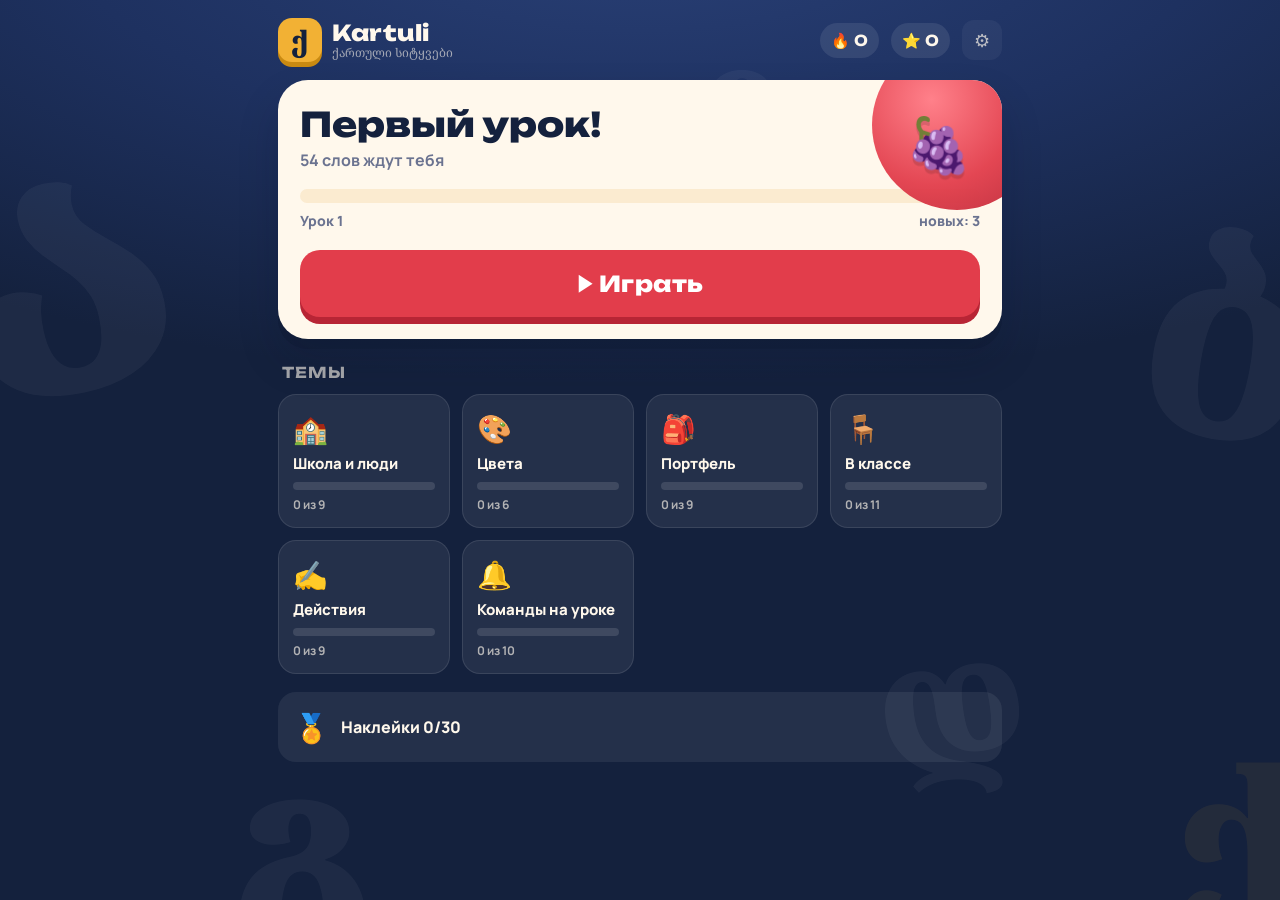
==== index.html @ a70bb7e2 "Deploy 20261001-012006" ====
<!doctype html>
<html lang="ru">
<head>
  <meta charset="utf-8">
  <meta name="viewport" content="width=device-width,initial-scale=1,viewport-fit=cover,user-scalable=no">
  <title>Kartuli — грузинские слова</title>
  <meta name="description" content="Грузинские слова из уроков: слушай, узнавай, собирай наклейки.">
  <meta name="theme-color" content="#14213D">
  <link rel="manifest" href="manifest.webmanifest">
  <link rel="icon" href="icons/icon.svg" type="image/svg+xml">
  <link rel="apple-touch-icon" href="icons/icon-192.png">
  <meta name="apple-mobile-web-app-capable" content="yes">
  <meta name="apple-mobile-web-app-status-bar-style" content="black-translucent">
  <link rel="preconnect" href="https://fonts.googleapis.com">
  <link rel="preconnect" href="https://fonts.gstatic.com" crossorigin>
  <link href="https://fonts.googleapis.com/css2?family=Manrope:wght@500;700;800&family=Noto+Serif+Georgian:wght@600;800&family=Unbounded:wght@500;700;800&display=swap" rel="stylesheet">
  <link rel="stylesheet" href="style.css">
</head>
<body>
  <div class="bg" aria-hidden="true"><span>ა</span><span>ბ</span><span>გ</span><span>დ</span><span>ე</span><span>ქ</span></div>
  <main id="app" aria-live="polite"></main>
  <script src="app.js"></script>
</body>
</html>
---- style.css ----
:root {
  --ink: #14213D; --ink2: #1E3160; --ink3: #2A4178;
  --paper: #FFF8EC; --cream: #FBEBD0; --line: #E8D6B5;
  --pom: #E23D4B; --pom-d: #B82535; --gold: #F2B134; --gold-d: #C98A12;
  --leaf: #1FA37A; --leaf-l: #D6F5EA; --sky: #6EC1E4;
  --text: #14213D; --muted: #6B7390;
  --r: 22px; --shadow: 0 10px 0 rgba(10, 18, 40, .18), 0 22px 40px rgba(10, 18, 40, .18);
  --ka: "Noto Serif Georgian", serif; --disp: "Unbounded", "Manrope", sans-serif; --body: "Manrope", sans-serif;
}
* { box-sizing: border-box; -webkit-tap-highlight-color: transparent; }
html, body { margin: 0; height: 100%; }
body {
  font-family: var(--body); color: var(--paper); overflow-x: hidden;
  background: radial-gradient(120% 70% at 50% -10%, var(--ink3) 0%, var(--ink2) 38%, var(--ink) 75%) fixed;
  -webkit-user-select: none; user-select: none;
}
.bg { position: fixed; inset: 0; pointer-events: none; overflow: hidden; z-index: 0; }
.bg span {
  position: absolute; font-family: var(--ka); font-weight: 800; color: #fff; opacity: .045; line-height: 1;
}
.bg span:nth-child(1) { font-size: 42vmin; left: -6vmin; top: 6vh; transform: rotate(-12deg); }
.bg span:nth-child(2) { font-size: 30vmin; right: -4vmin; top: 22vh; transform: rotate(10deg); }
.bg span:nth-child(3) { font-size: 26vmin; left: 18vw; bottom: -6vmin; }
.bg span:nth-child(4) { font-size: 18vmin; right: 20vw; bottom: 14vh; transform: rotate(-8deg); }
.bg span:nth-child(5) { font-size: 14vmin; left: 55vw; top: 3vh; }
.bg span:nth-child(6) { font-size: 22vmin; right: -2vmin; bottom: -4vmin; color: var(--gold); opacity: .07; }

main { position: relative; z-index: 1; max-width: 760px; margin: 0 auto; min-height: 100%;
  padding: max(18px, env(safe-area-inset-top)) 18px max(24px, env(safe-area-inset-bottom)); display: flex; flex-direction: column; }
button { font: inherit; color: inherit; border: 0; background: none; cursor: pointer; touch-action: manipulation; }
.screen { display: flex; flex-direction: column; flex: 1; gap: 18px; animation: rise .45s cubic-bezier(.2, .9, .3, 1.2) both; }
@keyframes rise { from { opacity: 0; transform: translateY(18px) scale(.98); } }

/* ---------- top bar */
.top { display: flex; align-items: center; gap: 12px; }
.brand { display: flex; align-items: center; gap: 10px; margin-right: auto; }
.brand .logo { width: 44px; height: 44px; border-radius: 14px; background: var(--gold); display: grid; place-items: center;
  font-family: var(--ka); font-weight: 800; font-size: 28px; color: var(--ink); box-shadow: 0 5px 0 var(--gold-d); }
.brand b { font-family: var(--disp); font-weight: 800; font-size: 22px; letter-spacing: .5px; }
.brand small { display: block; font-family: var(--ka); font-size: 12px; opacity: .6; margin-top: -2px; white-space: nowrap; }
@media (max-width: 400px) { .brand small { display: none; } .brand b { font-size: 20px; } }
.chip { display: inline-flex; align-items: center; gap: 5px; padding: 8px 11px; border-radius: 999px; white-space: nowrap;
  background: rgba(255, 255, 255, .09); font-family: var(--disp); font-weight: 700; font-size: 15px; }
.gear { width: 40px; height: 40px; border-radius: 12px; background: rgba(255, 255, 255, .07); font-size: 18px; opacity: .7; }

/* ---------- home */
.hero { position: relative; background: var(--paper); color: var(--text); border-radius: 30px; padding: 26px 22px 22px;
  box-shadow: var(--shadow); overflow: hidden; }
.hero::after { content: ""; position: absolute; right: -40px; top: -40px; width: 170px; height: 170px; border-radius: 50%;
  background: radial-gradient(circle at 35% 35%, #FF7A85, var(--pom) 55%, var(--pom-d)); opacity: .95; }
.hero .seed { position: absolute; right: 30px; top: 26px; z-index: 1; font-size: 54px; filter: drop-shadow(0 4px 0 rgba(0,0,0,.12)); }
.hero h1 { position: relative; z-index: 1; font-family: var(--disp); font-weight: 800; font-size: clamp(24px, 6vw, 34px); line-height: 1.1; margin: 0 110px 6px 0; }
.hero p { position: relative; z-index: 1; margin: 0 0 18px; color: var(--muted); font-weight: 700; }
.bar { height: 14px; border-radius: 99px; background: var(--cream); overflow: hidden; }
.bar i { display: block; height: 100%; border-radius: inherit; background: linear-gradient(90deg, var(--leaf), #45C99A); transition: width .6s; }
.meta { display: flex; justify-content: space-between; font-weight: 800; font-size: 14px; color: var(--muted); margin-top: 8px; }
.play { margin-top: 20px; width: 100%; padding: 20px; border-radius: 20px; background: var(--pom); color: #fff;
  font-family: var(--disp); font-weight: 800; font-size: 22px; letter-spacing: .5px; box-shadow: 0 7px 0 var(--pom-d);
  transition: transform .08s, box-shadow .08s; display: flex; align-items: center; justify-content: center; gap: 12px; }
.play:active, .btn:active, .opt:active { transform: translateY(5px); box-shadow: 0 2px 0 var(--pom-d); }
.badge-new { position: relative; z-index: 1; display: inline-block; margin-bottom: 10px; padding: 5px 10px; border-radius: 8px;
  background: var(--gold); color: var(--ink); font-weight: 800; font-size: 13px; }

.section-title { font-family: var(--disp); font-weight: 700; font-size: 15px; letter-spacing: 1px; text-transform: uppercase; opacity: .6; margin: 6px 4px -6px; }
.topics { display: grid; grid-template-columns: repeat(auto-fill, minmax(150px, 1fr)); gap: 12px; }
.topic { background: rgba(255, 255, 255, .07); border: 1px solid rgba(255, 255, 255, .1); border-radius: 18px; padding: 14px; text-align: left; }
.topic .ti { font-size: 28px; }
.topic b { display: block; font-weight: 800; margin: 6px 0 8px; font-size: 15px; }
.topic .bar { height: 8px; background: rgba(255, 255, 255, .12); }
.topic small { display: block; margin-top: 6px; opacity: .65; font-weight: 700; font-size: 12px; }
.row { display: flex; gap: 12px; }
.tile { flex: 1; background: rgba(255, 255, 255, .07); border-radius: 18px; padding: 16px; text-align: left; font-weight: 800; display: flex; align-items: center; gap: 12px; }
.tile span { font-size: 28px; }

/* ---------- lesson */
.lesson-top { display: flex; align-items: center; gap: 14px; }
.x { width: 44px; height: 44px; border-radius: 14px; background: rgba(255, 255, 255, .09); font-size: 20px; }
.steps { flex: 1; display: flex; gap: 5px; }
.steps i { flex: 1; height: 12px; border-radius: 99px; background: rgba(255, 255, 255, .13); transition: background .3s; }
.steps i.done { background: var(--leaf); } .steps i.now { background: var(--gold); }
.card { background: var(--paper); color: var(--text); border-radius: 30px; padding: 22px; box-shadow: var(--shadow);
  display: flex; flex-direction: column; align-items: center; gap: 14px; }
.lesson-top + .card { margin: auto 0; }
.ask { font-family: var(--disp); font-weight: 700; font-size: clamp(17px, 4.5vw, 21px); text-align: center; margin: 4px 0 0; }
.speak { width: 112px; height: 112px; border-radius: 50%; background: var(--sky); color: var(--ink); font-size: 46px;
  box-shadow: 0 7px 0 #3E9CC4; display: grid; place-items: center; position: relative; transition: transform .08s; }
.speak:active { transform: translateY(5px); box-shadow: 0 2px 0 #3E9CC4; }
.speak.on::before, .speak.on::after { content: ""; position: absolute; inset: -10px; border-radius: 50%; border: 4px solid var(--sky); animation: ring 1.1s infinite; }
.speak.on::after { animation-delay: .4s; }
@keyframes ring { from { opacity: .8; transform: scale(.9); } to { opacity: 0; transform: scale(1.35); } }
.opts { width: 100%; display: grid; grid-template-columns: repeat(3, 1fr); gap: 12px; }
.opt { aspect-ratio: 1; border-radius: 22px; background: #fff; border: 3px solid var(--line); box-shadow: 0 6px 0 var(--line);
  display: grid; place-items: center; transition: transform .08s, border-color .2s, background .2s; position: relative; }
.opt.ok { border-color: var(--leaf); background: var(--leaf-l); box-shadow: 0 6px 0 var(--leaf); animation: pop .4s; }
.opt.bad { animation: shake .4s; border-color: var(--pom); }
.opt.dim { opacity: .35; }
@keyframes pop { 50% { transform: scale(1.08); } }
@keyframes shake { 20%, 60% { transform: translateX(-7px); } 40%, 80% { transform: translateX(7px); } }
.pic.emoji { font-size: clamp(46px, 13vw, 76px); line-height: 1; }
.pic.svg { width: 72%; height: 72%; }
.pic.swatch { width: 66%; aspect-ratio: 1; border-radius: 50%; background: var(--c); box-shadow: inset 0 -8px 0 rgba(0,0,0,.14), 0 0 0 4px #fff, 0 0 0 6px var(--line); }
.big .pic.emoji { font-size: clamp(90px, 26vw, 130px); }
.big .pic.svg { width: clamp(130px, 36vw, 180px); height: auto; }
.big .pic.swatch { width: clamp(120px, 32vw, 160px); }
.word { font-family: var(--ka); font-weight: 800; font-size: clamp(34px, 10vw, 52px); line-height: 1.15; text-align: center; }
.tr { font-weight: 700; color: var(--muted); font-size: 17px; margin-top: -8px; }
.ru { font-family: var(--disp); font-weight: 700; font-size: 20px; padding: 8px 16px; border-radius: 12px; background: var(--cream); }
.pair { display: flex; gap: 12px; flex-wrap: wrap; justify-content: center; }
.pair .btn { white-space: nowrap; }
.btn { padding: 14px 18px; border-radius: 16px; background: var(--ink); color: #fff; font-weight: 800; font-size: 16px; box-shadow: 0 5px 0 #0A1224; }
.btn.alt { background: var(--cream); color: var(--ink); box-shadow: 0 5px 0 var(--line); }
.next { width: 100%; padding: 18px; border-radius: 18px; background: var(--leaf); color: #fff; font-family: var(--disp); font-weight: 800;
  font-size: 19px; box-shadow: 0 6px 0 #147A5B; margin-top: auto; }
.snd { aspect-ratio: auto; padding: 16px 8px 10px; gap: 10px; }
.snd .wave { font-size: 34px; }
.snd .pick { padding: 8px 12px; border-radius: 12px; background: var(--ink); color: #fff; font-weight: 800; font-size: 14px; }
.hint { font-weight: 700; color: var(--muted); text-align: center; font-size: 14px; }

/* ---------- result / album / parents */
.result { text-align: center; }
.result video { width: min(260px, 70vw); border-radius: 24px; box-shadow: var(--shadow); align-self: center; background: #000; }
.result h2 { font-family: var(--disp); font-weight: 800; font-size: 30px; margin: 4px 0 0; }
.stars { font-size: 34px; letter-spacing: 4px; }
.sticker-new { align-self: center; width: 150px; height: 150px; border-radius: 28px; background: var(--paper); display: grid; place-items: center;
  font-size: 84px; box-shadow: var(--shadow); animation: flip .9s .3s both; }
@keyframes flip { from { transform: rotateY(90deg) scale(.6); } 60% { transform: rotateY(-10deg) scale(1.08); } }
.album { display: grid; grid-template-columns: repeat(auto-fill, minmax(84px, 1fr)); gap: 12px; }
.slot { aspect-ratio: 1; border-radius: 20px; background: var(--paper); display: grid; place-items: center; font-size: 46px; box-shadow: 0 6px 0 rgba(0,0,0,.2); }
.slot.locked { background: rgba(255, 255, 255, .06); box-shadow: none; font-size: 26px; opacity: .5; }
.panel { background: var(--paper); color: var(--text); border-radius: 24px; padding: 18px; box-shadow: var(--shadow); }
.panel h3 { margin: 0 0 12px; font-family: var(--disp); font-size: 17px; }
.seg { display: flex; background: var(--cream); border-radius: 14px; padding: 4px; gap: 4px; }
.seg button { flex: 1; padding: 12px; border-radius: 11px; font-weight: 800; }
.seg button.on { background: var(--ink); color: #fff; }
.wl { display: grid; gap: 6px; max-height: 50vh; overflow: auto; }
.wl div { display: flex; align-items: center; gap: 10px; padding: 8px 10px; border-radius: 12px; background: #fff; font-weight: 700; }
.wl .k { font-family: var(--ka); font-weight: 800; min-width: 7.5em; }
.wl .s { margin-left: auto; font-size: 12px; padding: 4px 8px; border-radius: 8px; background: var(--cream); white-space: nowrap; }
.wl .s.known { background: var(--leaf-l); color: #0E6B4E; } .wl .s.new { opacity: .6; }
.danger { color: var(--pom-d); font-weight: 800; padding: 10px 0 0; }
.confetti { position: fixed; inset: 0; pointer-events: none; z-index: 9; overflow: hidden; }
.confetti i { position: absolute; top: 45%; left: 50%; font-style: normal; font-size: 26px; animation: burst 1s ease-out forwards; }
@keyframes burst { to { transform: translate(var(--dx), var(--dy)) rotate(var(--rot)); opacity: 0; } }
@media (min-width: 700px) and (min-height: 700px) { .opts { gap: 18px; } .card { padding: 30px; } }
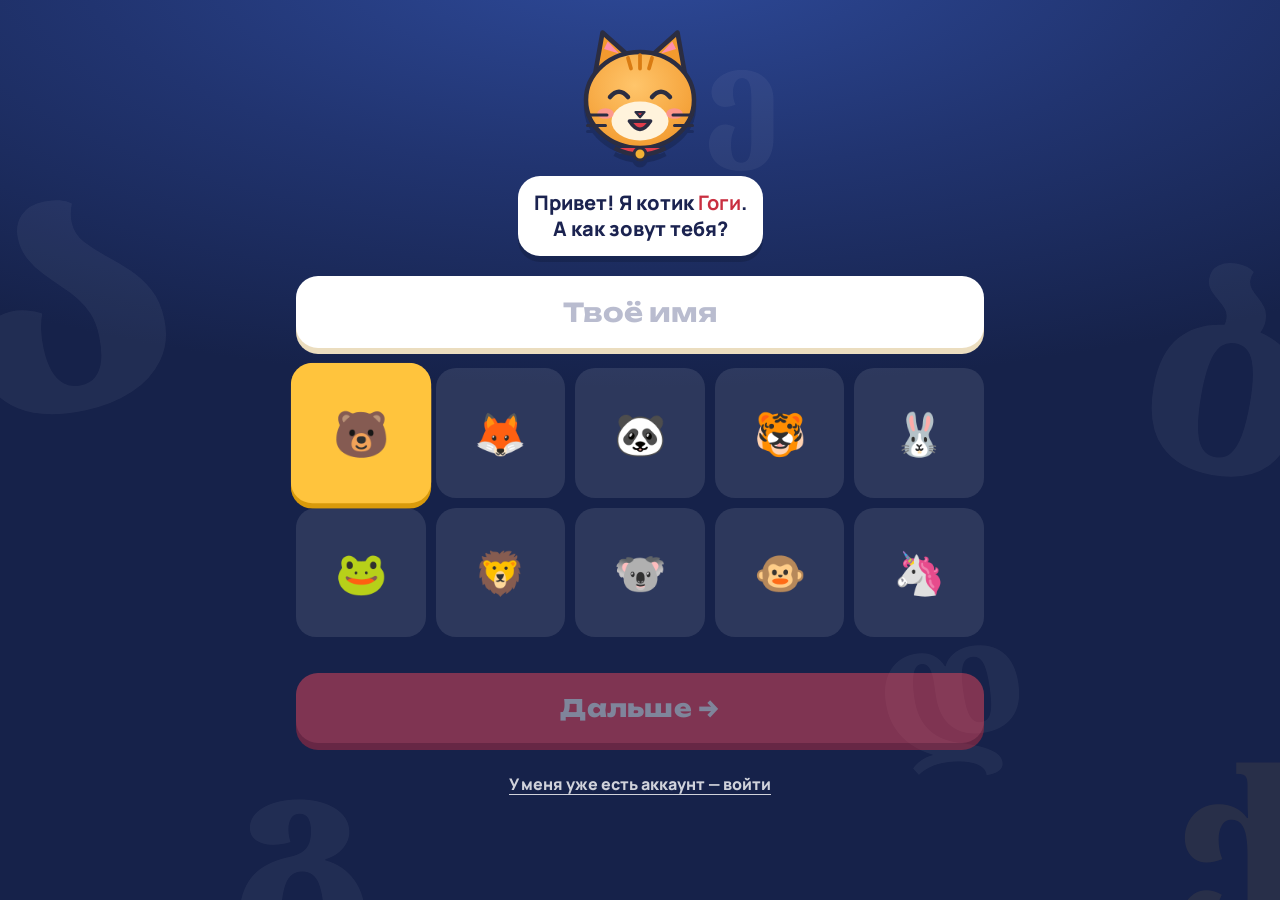
==== commit a9600e7b: "Deploy 20261001-115756" ====
--- a/index.html
+++ b/index.html
@@ -13,7 +13,7 @@
   <meta name="apple-mobile-web-app-status-bar-style" content="black-translucent">
   <link rel="preconnect" href="https://fonts.googleapis.com">
   <link rel="preconnect" href="https://fonts.gstatic.com" crossorigin>
-  <link href="https://fonts.googleapis.com/css2?family=Manrope:wght@500;700;800&family=Noto+Serif+Georgian:wght@600;800&family=Unbounded:wght@500;700;800&display=swap" rel="stylesheet">
+  <link href="https://fonts.googleapis.com/css2?family=Manrope:wght@500;700;800&family=Noto+Serif+Georgian:wght@600;800&family=Noto+Sans+Georgian:wght@700;800&family=Unbounded:wght@500;700;800&display=swap" rel="stylesheet">
   <link rel="stylesheet" href="style.css">
 </head>
 <body>
--- a/style.css
+++ b/style.css
@@ -1,144 +1,243 @@
 :root {
-  --ink: #14213D; --ink2: #1E3160; --ink3: #2A4178;
-  --paper: #FFF8EC; --cream: #FBEBD0; --line: #E8D6B5;
-  --pom: #E23D4B; --pom-d: #B82535; --gold: #F2B134; --gold-d: #C98A12;
-  --leaf: #1FA37A; --leaf-l: #D6F5EA; --sky: #6EC1E4;
-  --text: #14213D; --muted: #6B7390;
-  --r: 22px; --shadow: 0 10px 0 rgba(10, 18, 40, .18), 0 22px 40px rgba(10, 18, 40, .18);
-  --ka: "Noto Serif Georgian", serif; --disp: "Unbounded", "Manrope", sans-serif; --body: "Manrope", sans-serif;
+  --ink: #16224A; --ink2: #213470; --ink3: #2E4A9A;
+  --paper: #FFF9EE; --cream: #FCEFD6; --line: #EBDDBF;
+  --pom: #FF4D5E; --pom-d: #C92F40; --gold: #FFC43D; --gold-d: #D99A0B;
+  --leaf: #22C38E; --leaf-d: #13936A; --leaf-l: #D8F8EC; --sky: #5CC8FF; --sky-d: #2E9BD6;
+  --text: #1B2350; --muted: #6E7597;
+  --shadow: 0 8px 0 rgba(8, 14, 40, .22), 0 20px 36px rgba(8, 14, 40, .22);
+  --ka: "Noto Serif Georgian", serif; --glyph: "Noto Sans Georgian", "Noto Serif Georgian", sans-serif; --disp: "Unbounded", "Manrope", sans-serif; --body: "Manrope", sans-serif;
 }
 * { box-sizing: border-box; -webkit-tap-highlight-color: transparent; }
-html, body { margin: 0; height: 100%; }
+html, body { margin: 0; min-height: 100%; }
 body {
-  font-family: var(--body); color: var(--paper); overflow-x: hidden;
-  background: radial-gradient(120% 70% at 50% -10%, var(--ink3) 0%, var(--ink2) 38%, var(--ink) 75%) fixed;
+  font-family: var(--body); color: #fff; overflow-x: hidden;
+  background: radial-gradient(110% 60% at 50% -5%, var(--ink3) 0%, var(--ink2) 40%, var(--ink) 80%) fixed;
   -webkit-user-select: none; user-select: none;
 }
 .bg { position: fixed; inset: 0; pointer-events: none; overflow: hidden; z-index: 0; }
-.bg span {
-  position: absolute; font-family: var(--ka); font-weight: 800; color: #fff; opacity: .045; line-height: 1;
-}
-.bg span:nth-child(1) { font-size: 42vmin; left: -6vmin; top: 6vh; transform: rotate(-12deg); }
-.bg span:nth-child(2) { font-size: 30vmin; right: -4vmin; top: 22vh; transform: rotate(10deg); }
+.bg span { position: absolute; font-family: var(--ka); font-weight: 800; color: #fff; opacity: .05; line-height: 1; }
+.bg span:nth-child(1) { font-size: 42vmin; left: -6vmin; top: 8vh; transform: rotate(-12deg); }
+.bg span:nth-child(2) { font-size: 30vmin; right: -4vmin; top: 26vh; transform: rotate(10deg); }
 .bg span:nth-child(3) { font-size: 26vmin; left: 18vw; bottom: -6vmin; }
-.bg span:nth-child(4) { font-size: 18vmin; right: 20vw; bottom: 14vh; transform: rotate(-8deg); }
+.bg span:nth-child(4) { font-size: 18vmin; right: 20vw; bottom: 16vh; transform: rotate(-8deg); }
 .bg span:nth-child(5) { font-size: 14vmin; left: 55vw; top: 3vh; }
-.bg span:nth-child(6) { font-size: 22vmin; right: -2vmin; bottom: -4vmin; color: var(--gold); opacity: .07; }
-
-main { position: relative; z-index: 1; max-width: 760px; margin: 0 auto; min-height: 100%;
-  padding: max(18px, env(safe-area-inset-top)) 18px max(24px, env(safe-area-inset-bottom)); display: flex; flex-direction: column; }
-button { font: inherit; color: inherit; border: 0; background: none; cursor: pointer; touch-action: manipulation; }
-.screen { display: flex; flex-direction: column; flex: 1; gap: 18px; animation: rise .45s cubic-bezier(.2, .9, .3, 1.2) both; }
+.bg span:nth-child(6) { font-size: 22vmin; right: -2vmin; bottom: -4vmin; color: var(--gold); opacity: .08; }
+
+main { position: relative; z-index: 1; max-width: 720px; margin: 0 auto; min-height: 100vh;
+  padding: max(16px, env(safe-area-inset-top)) 16px calc(96px + env(safe-area-inset-bottom)); display: flex; flex-direction: column; }
+button, input { font: inherit; color: inherit; border: 0; background: none; }
+button { cursor: pointer; touch-action: manipulation; }
+button:disabled { opacity: .45; cursor: default; }
+.screen { display: flex; flex-direction: column; flex: 1; gap: 16px; animation: rise .45s cubic-bezier(.2, .9, .3, 1.2) both; }
 @keyframes rise { from { opacity: 0; transform: translateY(18px) scale(.98); } }
 
-/* ---------- top bar */
-.top { display: flex; align-items: center; gap: 12px; }
-.brand { display: flex; align-items: center; gap: 10px; margin-right: auto; }
-.brand .logo { width: 44px; height: 44px; border-radius: 14px; background: var(--gold); display: grid; place-items: center;
-  font-family: var(--ka); font-weight: 800; font-size: 28px; color: var(--ink); box-shadow: 0 5px 0 var(--gold-d); }
-.brand b { font-family: var(--disp); font-weight: 800; font-size: 22px; letter-spacing: .5px; }
-.brand small { display: block; font-family: var(--ka); font-size: 12px; opacity: .6; margin-top: -2px; white-space: nowrap; }
-@media (max-width: 400px) { .brand small { display: none; } .brand b { font-size: 20px; } }
-.chip { display: inline-flex; align-items: center; gap: 5px; padding: 8px 11px; border-radius: 999px; white-space: nowrap;
-  background: rgba(255, 255, 255, .09); font-family: var(--disp); font-weight: 700; font-size: 15px; }
-.gear { width: 40px; height: 40px; border-radius: 12px; background: rgba(255, 255, 255, .07); font-size: 18px; opacity: .7; }
+/* ---------- header & tabs */
+.top { display: flex; align-items: center; gap: 8px; }
+.me { display: flex; align-items: center; gap: 8px; margin-right: auto; padding: 6px 14px 6px 6px; border-radius: 999px;
+  background: rgba(255, 255, 255, .1); font-size: 26px; }
+.me b { font-family: var(--disp); font-size: 16px; max-width: 42vw; overflow: hidden; text-overflow: ellipsis; white-space: nowrap; }
+.chip { display: inline-flex; align-items: center; gap: 4px; padding: 9px 12px; border-radius: 999px; white-space: nowrap;
+  background: rgba(255, 255, 255, .1); font-family: var(--disp); font-weight: 700; font-size: 15px; }
+.tabs { position: fixed; left: 50%; transform: translateX(-50%); bottom: max(12px, env(safe-area-inset-bottom)); z-index: 5;
+  width: min(420px, calc(100% - 24px)); display: flex; gap: 6px; padding: 7px; border-radius: 24px;
+  background: rgba(22, 34, 74, .92); backdrop-filter: blur(10px); box-shadow: 0 10px 30px rgba(0, 0, 0, .35); border: 1px solid rgba(255,255,255,.08); }
+.tabs button { flex: 1; display: flex; flex-direction: column; align-items: center; gap: 2px; padding: 8px 4px; border-radius: 18px;
+  font-weight: 800; font-size: 12px; opacity: .7; }
+.tabs button span { font-size: 24px; line-height: 1.1; }
+.tabs button.on { background: rgba(255, 255, 255, .14); opacity: 1; }
+
+/* ---------- mascot */
+.mascot { display: flex; align-items: flex-end; gap: 10px; }
+.mascot .cat { width: 92px; flex: none; animation: bob 2.6s ease-in-out infinite; }
+.mascot .cat svg { width: 100%; height: auto; display: block; filter: drop-shadow(0 6px 0 rgba(0,0,0,.18)); }
+@keyframes bob { 50% { transform: translateY(-5px) rotate(-2deg); } }
+.mascot .eyes-happy, .mascot .mouth-open { display: none; }
+.mascot.mood-happy .eyes { display: none; } .mascot.mood-happy .eyes-happy, .mascot.mood-happy .mouth-open { display: inline; }
+.mascot.mood-happy .mouth { display: none; }
+.mascot.mood-sad .cat { animation: tilt .6s; }
+@keyframes tilt { 30% { transform: rotate(-8deg); } 60% { transform: rotate(6deg); } }
+.bubble { position: relative; background: #fff; color: var(--text); padding: 14px 16px; border-radius: 20px 20px 20px 6px;
+  font-weight: 800; font-size: 17px; line-height: 1.3; box-shadow: 0 6px 0 rgba(0,0,0,.15); margin-bottom: 18px; animation: rise .35s both; }
+.bubble b { color: var(--pom-d); }
+.screen > .mascot:last-child:not(:first-child) { margin-top: auto; }
+.mascot:not(.show) .bubble:empty { display: none; }
+
+/* ---------- onboarding */
+.onboard { justify-content: center; gap: 20px; }
+.onboard .mascot { flex-direction: column; align-items: center; text-align: center; }
+.onboard .mascot .cat { width: 150px; }
+.onboard .bubble { border-radius: 22px; margin: 0; font-size: 20px; }
+.name-input { width: 100%; padding: 20px; border-radius: 22px; background: #fff; color: var(--text); text-align: center;
+  font-family: var(--disp); font-weight: 700; font-size: 26px; box-shadow: 0 6px 0 var(--line); outline: none; -webkit-user-select: text; user-select: text; }
+.name-input::placeholder { color: #B9BCCF; }
+.avatars { display: grid; grid-template-columns: repeat(5, 1fr); gap: 10px; }
+.av { aspect-ratio: 1; border-radius: 20px; background: rgba(255, 255, 255, .1); font-size: clamp(30px, 9vw, 42px); transition: transform .15s; }
+.av.on { background: var(--gold); transform: scale(1.08); box-shadow: 0 5px 0 var(--gold-d); }
 
 /* ---------- home */
-.hero { position: relative; background: var(--paper); color: var(--text); border-radius: 30px; padding: 26px 22px 22px;
-  box-shadow: var(--shadow); overflow: hidden; }
-.hero::after { content: ""; position: absolute; right: -40px; top: -40px; width: 170px; height: 170px; border-radius: 50%;
-  background: radial-gradient(circle at 35% 35%, #FF7A85, var(--pom) 55%, var(--pom-d)); opacity: .95; }
-.hero .seed { position: absolute; right: 30px; top: 26px; z-index: 1; font-size: 54px; filter: drop-shadow(0 4px 0 rgba(0,0,0,.12)); }
-.hero h1 { position: relative; z-index: 1; font-family: var(--disp); font-weight: 800; font-size: clamp(24px, 6vw, 34px); line-height: 1.1; margin: 0 110px 6px 0; }
-.hero p { position: relative; z-index: 1; margin: 0 0 18px; color: var(--muted); font-weight: 700; }
-.bar { height: 14px; border-radius: 99px; background: var(--cream); overflow: hidden; }
-.bar i { display: block; height: 100%; border-radius: inherit; background: linear-gradient(90deg, var(--leaf), #45C99A); transition: width .6s; }
-.meta { display: flex; justify-content: space-between; font-weight: 800; font-size: 14px; color: var(--muted); margin-top: 8px; }
-.play { margin-top: 20px; width: 100%; padding: 20px; border-radius: 20px; background: var(--pom); color: #fff;
-  font-family: var(--disp); font-weight: 800; font-size: 22px; letter-spacing: .5px; box-shadow: 0 7px 0 var(--pom-d);
-  transition: transform .08s, box-shadow .08s; display: flex; align-items: center; justify-content: center; gap: 12px; }
-.play:active, .btn:active, .opt:active { transform: translateY(5px); box-shadow: 0 2px 0 var(--pom-d); }
-.badge-new { position: relative; z-index: 1; display: inline-block; margin-bottom: 10px; padding: 5px 10px; border-radius: 8px;
-  background: var(--gold); color: var(--ink); font-weight: 800; font-size: 13px; }
-
-.section-title { font-family: var(--disp); font-weight: 700; font-size: 15px; letter-spacing: 1px; text-transform: uppercase; opacity: .6; margin: 6px 4px -6px; }
-.topics { display: grid; grid-template-columns: repeat(auto-fill, minmax(150px, 1fr)); gap: 12px; }
-.topic { background: rgba(255, 255, 255, .07); border: 1px solid rgba(255, 255, 255, .1); border-radius: 18px; padding: 14px; text-align: left; }
-.topic .ti { font-size: 28px; }
-.topic b { display: block; font-weight: 800; margin: 6px 0 8px; font-size: 15px; }
-.topic .bar { height: 8px; background: rgba(255, 255, 255, .12); }
-.topic small { display: block; margin-top: 6px; opacity: .65; font-weight: 700; font-size: 12px; }
-.row { display: flex; gap: 12px; }
-.tile { flex: 1; background: rgba(255, 255, 255, .07); border-radius: 18px; padding: 16px; text-align: left; font-weight: 800; display: flex; align-items: center; gap: 12px; }
-.tile span { font-size: 28px; }
+.hero { background: var(--paper); color: var(--text); border-radius: 28px; padding: 20px; box-shadow: var(--shadow); }
+.big-num { display: flex; align-items: center; gap: 12px; margin-bottom: 12px; }
+.big-num b { font-family: var(--disp); font-weight: 800; font-size: 54px; line-height: 1; color: var(--leaf-d); }
+.big-num span { font-weight: 800; color: var(--muted); line-height: 1.25; }
+.bar { height: 16px; border-radius: 99px; background: var(--cream); overflow: hidden; }
+.bar i { display: block; height: 100%; border-radius: inherit; background: linear-gradient(90deg, var(--leaf), #53E0AE); transition: width .6s; }
+.week { display: flex; justify-content: space-between; margin: 14px 2px 0; }
+.week span { display: flex; flex-direction: column; align-items: center; gap: 4px; font-size: 12px; font-weight: 800; color: var(--muted); }
+.week span i { width: 34px; height: 34px; border-radius: 50%; background: var(--cream); display: grid; place-items: center; font-style: normal; font-size: 18px; }
+.week span.hit i { background: #FFE7B3; } .week span.today { color: var(--pom-d); } .week span.today i { outline: 3px solid var(--pom); }
+.play { margin-top: 16px; width: 100%; padding: 20px; border-radius: 22px; background: var(--pom); color: #fff;
+  font-family: var(--disp); font-weight: 800; font-size: clamp(17px, 5.6vw, 24px); letter-spacing: .3px; box-shadow: 0 7px 0 var(--pom-d);
+  transition: transform .08s, box-shadow .08s; animation: glow 2.4s ease-in-out infinite; }
+@keyframes glow { 50% { filter: brightness(1.08); } }
+.play:active, .btn:active, .next:active { transform: translateY(5px); box-shadow: 0 2px 0 rgba(0,0,0,.25); }
+.path { display: flex; flex-direction: column; align-items: stretch; padding: 4px 0; }
+.dots { display: block; width: 6px; height: 26px; margin: 2px auto; border-radius: 3px;
+  background: repeating-linear-gradient(to bottom, rgba(255,255,255,.35) 0 6px, transparent 6px 12px); }
+.node { display: flex; align-items: center; gap: 14px; padding: 10px; border-radius: 24px; width: 82%; text-align: left; }
+.node.l { align-self: flex-start; } .node.r { align-self: flex-end; flex-direction: row-reverse; text-align: right; }
+.ring { width: 78px; height: 78px; flex: none; border-radius: 50%; display: grid; place-items: center;
+  background: conic-gradient(var(--tc) calc(var(--p) * 1%), rgba(255,255,255,.14) 0); padding: 6px; }
+.ico { width: 100%; height: 100%; border-radius: 50%; background: var(--ink2); display: grid; place-items: center; font-size: 32px; }
+.node.now .ring { animation: pulse 1.6s infinite; } .node.now .ico { background: var(--tc); }
+.node.done .ico { background: var(--gold); }
+@keyframes pulse { 0%, 100% { box-shadow: 0 0 0 0 rgba(255, 196, 61, .55); } 50% { box-shadow: 0 0 0 12px rgba(255, 196, 61, 0); } }
+.lbl b { display: block; font-family: var(--disp); font-weight: 700; font-size: 16px; }
+.lbl small { font-weight: 800; opacity: .7; }
+.node.now .lbl b::after { content: " ▶"; color: var(--gold); }
 
 /* ---------- lesson */
 .lesson-top { display: flex; align-items: center; gap: 14px; }
-.x { width: 44px; height: 44px; border-radius: 14px; background: rgba(255, 255, 255, .09); font-size: 20px; }
-.steps { flex: 1; display: flex; gap: 5px; }
-.steps i { flex: 1; height: 12px; border-radius: 99px; background: rgba(255, 255, 255, .13); transition: background .3s; }
-.steps i.done { background: var(--leaf); } .steps i.now { background: var(--gold); }
+.x { width: 44px; height: 44px; border-radius: 14px; background: rgba(255, 255, 255, .1); font-size: 20px; flex: none; }
+.track { position: relative; flex: 1; height: 16px; border-radius: 99px; background: rgba(255, 255, 255, .15); margin-right: 16px; }
+.track i { position: absolute; inset: 0 auto 0 0; border-radius: inherit; background: linear-gradient(90deg, var(--gold), #FFD978); transition: width .4s; }
+.runner { position: absolute; top: 50%; transform: translate(-50%, -55%); font-size: 30px; transition: left .4s; filter: drop-shadow(0 3px 0 rgba(0,0,0,.25)); }
 .card { background: var(--paper); color: var(--text); border-radius: 30px; padding: 22px; box-shadow: var(--shadow);
   display: flex; flex-direction: column; align-items: center; gap: 14px; }
-.lesson-top + .card { margin: auto 0; }
-.ask { font-family: var(--disp); font-weight: 700; font-size: clamp(17px, 4.5vw, 21px); text-align: center; margin: 4px 0 0; }
-.speak { width: 112px; height: 112px; border-radius: 50%; background: var(--sky); color: var(--ink); font-size: 46px;
-  box-shadow: 0 7px 0 #3E9CC4; display: grid; place-items: center; position: relative; transition: transform .08s; }
-.speak:active { transform: translateY(5px); box-shadow: 0 2px 0 #3E9CC4; }
-.speak.on::before, .speak.on::after { content: ""; position: absolute; inset: -10px; border-radius: 50%; border: 4px solid var(--sky); animation: ring 1.1s infinite; }
+.ask { font-family: var(--disp); font-weight: 700; font-size: clamp(18px, 4.8vw, 22px); text-align: center; margin: 2px 0 0; }
+.speak { width: 116px; height: 116px; border-radius: 50%; background: var(--sky); color: var(--ink); font-size: 48px;
+  box-shadow: 0 7px 0 var(--sky-d); display: grid; place-items: center; position: relative; transition: transform .08s; }
+.speak:active { transform: translateY(5px); box-shadow: 0 2px 0 var(--sky-d); }
+.speak.on::before, .speak.on::after, .snd.on::before { content: ""; position: absolute; inset: -10px; border-radius: 50%; border: 4px solid var(--sky); animation: ring 1.1s infinite; }
 .speak.on::after { animation-delay: .4s; }
-@keyframes ring { from { opacity: .8; transform: scale(.9); } to { opacity: 0; transform: scale(1.35); } }
-.opts { width: 100%; display: grid; grid-template-columns: repeat(3, 1fr); gap: 12px; }
-.opt { aspect-ratio: 1; border-radius: 22px; background: #fff; border: 3px solid var(--line); box-shadow: 0 6px 0 var(--line);
+.snd.on::before { border-radius: 26px; inset: -6px; }
+@keyframes ring { from { opacity: .8; transform: scale(.92); } to { opacity: 0; transform: scale(1.3); } }
+.opts { width: 100%; display: grid; grid-template-columns: repeat(3, minmax(0, 1fr)); gap: 12px; }
+.opt { aspect-ratio: 1; border-radius: 24px; background: #fff; border: 3px solid var(--line); box-shadow: 0 6px 0 var(--line);
   display: grid; place-items: center; transition: transform .08s, border-color .2s, background .2s; position: relative; }
+.opt:active { transform: translateY(4px); box-shadow: 0 2px 0 var(--line); }
 .opt.ok { border-color: var(--leaf); background: var(--leaf-l); box-shadow: 0 6px 0 var(--leaf); animation: pop .4s; }
-.opt.bad { animation: shake .4s; border-color: var(--pom); }
+.opt.bad { animation: shake .4s; border-color: var(--pom); background: #FFE8EA; }
 .opt.dim { opacity: .35; }
-@keyframes pop { 50% { transform: scale(1.08); } }
-@keyframes shake { 20%, 60% { transform: translateX(-7px); } 40%, 80% { transform: translateX(7px); } }
-.pic.emoji { font-size: clamp(46px, 13vw, 76px); line-height: 1; }
-.pic.svg { width: 72%; height: 72%; }
-.pic.swatch { width: 66%; aspect-ratio: 1; border-radius: 50%; background: var(--c); box-shadow: inset 0 -8px 0 rgba(0,0,0,.14), 0 0 0 4px #fff, 0 0 0 6px var(--line); }
-.big .pic.emoji { font-size: clamp(90px, 26vw, 130px); }
-.big .pic.svg { width: clamp(130px, 36vw, 180px); height: auto; }
-.big .pic.swatch { width: clamp(120px, 32vw, 160px); }
-.word { font-family: var(--ka); font-weight: 800; font-size: clamp(34px, 10vw, 52px); line-height: 1.15; text-align: center; }
-.tr { font-weight: 700; color: var(--muted); font-size: 17px; margin-top: -8px; }
-.ru { font-family: var(--disp); font-weight: 700; font-size: 20px; padding: 8px 16px; border-radius: 12px; background: var(--cream); }
+@keyframes pop { 50% { transform: scale(1.1) rotate(-3deg); } }
+@keyframes shake { 20%, 60% { transform: translateX(-8px); } 40%, 80% { transform: translateX(8px); } }
+.pic-wrap { width: min(62vw, 230px); aspect-ratio: 1; border-radius: 34px; background: color-mix(in srgb, var(--tc, #FFC43D) 28%, #fff);
+  display: grid; place-items: center; }
+.pic.emoji { font-size: clamp(48px, 13vw, 78px); line-height: 1; }
+.pic.svg { width: 76%; height: 76%; }
+.pic.swatch { width: 66%; aspect-ratio: 1; border-radius: 50%; background: var(--c); box-shadow: inset 0 -8px 0 rgba(0,0,0,.14), 0 0 0 5px #fff, 0 0 0 7px var(--line); }
+.pic-wrap .pic.emoji { font-size: clamp(96px, 28vw, 140px); }
+.pic-wrap .pic.svg { width: 80%; height: 80%; }
+.pic-wrap .pic.swatch { width: 70%; }
+.badge-new { display: inline-block; padding: 6px 12px; border-radius: 10px; background: var(--gold); color: var(--ink); font-weight: 800; font-size: 14px; }
+.word { font-family: var(--ka); font-weight: 800; font-size: clamp(36px, 10.5vw, 56px); line-height: 1.15; text-align: center; }
+.tr { font-weight: 700; color: var(--muted); font-size: 18px; margin-top: -8px; }
+.ru { font-family: var(--disp); font-weight: 700; font-size: 22px; padding: 8px 18px; border-radius: 14px; background: var(--cream); }
 .pair { display: flex; gap: 12px; flex-wrap: wrap; justify-content: center; }
-.pair .btn { white-space: nowrap; }
-.btn { padding: 14px 18px; border-radius: 16px; background: var(--ink); color: #fff; font-weight: 800; font-size: 16px; box-shadow: 0 5px 0 #0A1224; }
+.btn { padding: 15px 20px; border-radius: 18px; background: var(--ink); color: #fff; font-weight: 800; font-size: 17px; box-shadow: 0 5px 0 #0A1230; white-space: nowrap; }
 .btn.alt { background: var(--cream); color: var(--ink); box-shadow: 0 5px 0 var(--line); }
-.next { width: 100%; padding: 18px; border-radius: 18px; background: var(--leaf); color: #fff; font-family: var(--disp); font-weight: 800;
-  font-size: 19px; box-shadow: 0 6px 0 #147A5B; margin-top: auto; }
-.snd { aspect-ratio: auto; padding: 16px 8px 10px; gap: 10px; }
-.snd .wave { font-size: 34px; }
-.snd .pick { padding: 8px 12px; border-radius: 12px; background: var(--ink); color: #fff; font-weight: 800; font-size: 14px; }
+.btn.wide { width: 100%; }
+.next { width: 100%; padding: 20px; border-radius: 22px; background: var(--leaf); color: #fff; font-family: var(--disp); font-weight: 800;
+  font-size: 21px; box-shadow: 0 7px 0 var(--leaf-d); margin-top: auto; }
+.snd { aspect-ratio: auto; padding: 14px 6px 10px; gap: 10px; }
+.snd .wave { font-size: 32px; width: 58px; height: 58px; border-radius: 50%; background: #E6F6FF; }
+.snd .pick { width: 100%; padding: 10px 4px; border-radius: 12px; background: var(--ink); color: #fff; font-weight: 800; font-size: 14px; line-height: 1.15; }
 .hint { font-weight: 700; color: var(--muted); text-align: center; font-size: 14px; }
-
-/* ---------- result / album / parents */
-.result { text-align: center; }
-.result video { width: min(260px, 70vw); border-radius: 24px; box-shadow: var(--shadow); align-self: center; background: #000; }
-.result h2 { font-family: var(--disp); font-weight: 800; font-size: 30px; margin: 4px 0 0; }
-.stars { font-size: 34px; letter-spacing: 4px; }
-.sticker-new { align-self: center; width: 150px; height: 150px; border-radius: 28px; background: var(--paper); display: grid; place-items: center;
-  font-size: 84px; box-shadow: var(--shadow); animation: flip .9s .3s both; }
-@keyframes flip { from { transform: rotateY(90deg) scale(.6); } 60% { transform: rotateY(-10deg) scale(1.08); } }
-.album { display: grid; grid-template-columns: repeat(auto-fill, minmax(84px, 1fr)); gap: 12px; }
-.slot { aspect-ratio: 1; border-radius: 20px; background: var(--paper); display: grid; place-items: center; font-size: 46px; box-shadow: 0 6px 0 rgba(0,0,0,.2); }
-.slot.locked { background: rgba(255, 255, 255, .06); box-shadow: none; font-size: 26px; opacity: .5; }
+.lesson-top ~ .card { margin: auto 0 0; }
+
+/* ---------- result */
+.result { text-align: center; align-items: center; }
+.cheer video { width: min(220px, 58vw); border-radius: 28px; box-shadow: var(--shadow); background: #000; display: block; }
+.result h2 { font-family: var(--disp); font-weight: 800; font-size: clamp(24px, 6.5vw, 32px); margin: 4px 0 0; }
+.stars { display: flex; gap: 10px; font-size: 48px; }
+.stars span { filter: grayscale(1) opacity(.35); }
+.stars span.got { filter: none; animation: star .6s both; }
+@keyframes star { from { transform: scale(0) rotate(-90deg); } 70% { transform: scale(1.3) rotate(10deg); } }
+.stats { width: 100%; display: grid; grid-template-columns: repeat(4, 1fr); gap: 8px; }
+.stats div { background: rgba(255, 255, 255, .1); border-radius: 18px; padding: 12px 4px; }
+.stats b { display: block; font-family: var(--disp); font-size: 20px; }
+.stats span { font-size: 12px; font-weight: 800; opacity: .75; }
+.sticker-new { width: 130px; height: 130px; border-radius: 28px; background: var(--paper); display: grid; place-items: center;
+  font-size: 76px; box-shadow: var(--shadow); animation: flip .9s .9s both; }
+@keyframes flip { from { transform: rotateY(90deg) scale(.6); } 60% { transform: rotateY(-10deg) scale(1.1); } }
+.got-sticker { margin: -4px 0 0; font-weight: 800; color: var(--gold); }
+
+/* ---------- album / profile */
+.panel-dark { background: rgba(255, 255, 255, .08); border-radius: 22px; padding: 16px 18px; }
+.panel-dark h3 { margin: 0; font-family: var(--disp); font-size: 18px; } .panel-dark p { margin: 6px 0 0; opacity: .75; font-weight: 700; }
+.album { display: grid; grid-template-columns: repeat(auto-fill, minmax(78px, 1fr)); gap: 12px; }
+.slot { aspect-ratio: 1; border-radius: 22px; background: var(--paper); display: grid; place-items: center; font-size: 44px; box-shadow: 0 6px 0 rgba(0,0,0,.2); }
+.slot.locked { background: rgba(255, 255, 255, .06); box-shadow: inset 0 0 0 2px rgba(255,255,255,.1); font-family: var(--disp); font-size: 24px; opacity: .45; }
 .panel { background: var(--paper); color: var(--text); border-radius: 24px; padding: 18px; box-shadow: var(--shadow); }
 .panel h3 { margin: 0 0 12px; font-family: var(--disp); font-size: 17px; }
+.muted { color: var(--muted); font-weight: 700; margin: 0; }
+.profile-head { display: flex; align-items: center; gap: 14px; }
+.profile-head h3 { margin: 0 0 4px; font-size: 22px; } .profile-head p { margin: 0; color: var(--muted); font-weight: 700; font-size: 13px; }
+.profile-head { flex-wrap: wrap; }
+.profile-head .btn { margin-left: auto; padding: 10px 12px; font-size: 14px; }
+.big-av { font-size: 54px; }
 .seg { display: flex; background: var(--cream); border-radius: 14px; padding: 4px; gap: 4px; }
 .seg button { flex: 1; padding: 12px; border-radius: 11px; font-weight: 800; }
 .seg button.on { background: var(--ink); color: #fff; }
-.wl { display: grid; gap: 6px; max-height: 50vh; overflow: auto; }
+.wl { display: grid; gap: 6px; max-height: 46vh; overflow: auto; }
 .wl div { display: flex; align-items: center; gap: 10px; padding: 8px 10px; border-radius: 12px; background: #fff; font-weight: 700; }
 .wl .k { font-family: var(--ka); font-weight: 800; min-width: 7.5em; }
 .wl .s { margin-left: auto; font-size: 12px; padding: 4px 8px; border-radius: 8px; background: var(--cream); white-space: nowrap; }
 .wl .s.known { background: var(--leaf-l); color: #0E6B4E; } .wl .s.new { opacity: .6; }
-.danger { color: var(--pom-d); font-weight: 800; padding: 10px 0 0; }
+.danger { color: var(--pom-d); font-weight: 800; padding: 12px 0 0; }
 .confetti { position: fixed; inset: 0; pointer-events: none; z-index: 9; overflow: hidden; }
-.confetti i { position: absolute; top: 45%; left: 50%; font-style: normal; font-size: 26px; animation: burst 1s ease-out forwards; }
+.confetti i { position: absolute; font-style: normal; font-size: 26px; animation: burst 1s ease-out forwards; }
 @keyframes burst { to { transform: translate(var(--dx), var(--dy)) rotate(var(--rot)); opacity: 0; } }
-@media (min-width: 700px) and (min-height: 700px) { .opts { gap: 18px; } .card { padding: 30px; } }
+@media (min-width: 700px) { .opts { gap: 18px; } .card { padding: 30px; } .mascot .cat { width: 110px; } }
+
+/* ---------- modes & letters */
+.modes { display: flex; gap: 6px; padding: 5px; border-radius: 18px; background: rgba(255, 255, 255, .08); }
+.modes button { flex: 1; padding: 12px; border-radius: 14px; font-family: var(--disp); font-weight: 700; font-size: 16px; opacity: .7; }
+.modes button.on { background: var(--paper); color: var(--ink); opacity: 1; box-shadow: 0 4px 0 rgba(0,0,0,.2); }
+.letters { display: grid; grid-template-columns: repeat(auto-fill, minmax(64px, 1fr)); gap: 10px; }
+.lt { aspect-ratio: 1; border-radius: 18px; background: rgba(255, 255, 255, .08); font-family: var(--glyph); font-weight: 700; font-size: 34px; color: rgba(255,255,255,.55); }
+.lt.seen { background: #2F4B9A; color: #fff; } .lt.known { background: var(--gold); color: var(--ink); box-shadow: 0 5px 0 var(--gold-d); }
+.lt.next { background: var(--pom); color: #fff; box-shadow: 0 5px 0 var(--pom-d); animation: pulse 1.6s infinite; }
+.pic.glyph { font-family: var(--glyph); font-weight: 700; font-size: clamp(52px, 14vw, 80px); line-height: 1; color: var(--ink); }
+.letter-wrap { background: color-mix(in srgb, var(--pom) 18%, #fff); }
+.pic-wrap .pic.glyph { font-size: clamp(120px, 34vw, 170px); color: var(--pom-d); }
+.lname { display: flex; flex-direction: column; align-items: center; gap: 2px; }
+.lname b { font-family: var(--ka); font-size: 30px; } .lname span { font-weight: 800; color: var(--muted); }
+.example { display: flex; align-items: center; gap: 12px; padding: 10px 16px; border-radius: 18px; background: var(--cream); }
+.ex-pic .pic.emoji { font-size: 44px; } .ex-pic .pic.svg { width: 52px; height: 52px; }
+.example b { display: block; font-family: var(--ka); font-size: 24px; } .example u { color: var(--pom-d); text-decoration: none; border-bottom: 4px solid var(--pom); }
+.example small { font-weight: 700; color: var(--muted); }
+.ex-big { display: flex; flex-direction: column; align-items: center; gap: 6px; padding: 16px 26px; border-radius: 28px; background: #E6F6FF; box-shadow: 0 6px 0 #BFE3F7; position: relative; }
+.ex-big .pic.emoji { font-size: 84px; } .ex-big .pic.svg { width: 110px; height: 110px; }
+.ex-big span { font-weight: 800; color: var(--ink); }
+.ex-big.on::before { content: ""; position: absolute; inset: -8px; border-radius: 34px; border: 4px solid var(--sky); animation: ring 1.1s infinite; }
+.glyph-opt .pic.glyph { font-size: clamp(56px, 15vw, 84px); }
+.trace { position: relative; width: min(78vw, 340px); aspect-ratio: 1; border-radius: 28px; background: #fff; border: 3px dashed var(--line); overflow: hidden; }
+.trace canvas { width: 100%; height: 100%; display: block; touch-action: none; }
+.meter { position: absolute; left: 14px; right: 14px; bottom: 12px; height: 10px; border-radius: 99px; background: var(--cream); overflow: hidden; }
+.meter i { display: block; height: 100%; width: 0; background: linear-gradient(90deg, var(--leaf), #53E0AE); transition: width .3s; }
+.trace.ok { border-color: var(--leaf); border-style: solid; }
+
+/* ---------- account bits */
+.link { padding: 10px; font-weight: 800; color: #fff; opacity: .8; text-decoration: underline; text-underline-offset: 4px; }
+.note { margin: -6px 8px 0; text-align: center; font-weight: 700; opacity: .65; font-size: 14px; }
+.toast { position: fixed; left: 50%; top: max(16px, env(safe-area-inset-top)); transform: translateX(-50%); z-index: 20; width: min(440px, calc(100% - 32px));
+  background: #fff; color: var(--text); padding: 14px 16px; border-radius: 18px; font-weight: 700; box-shadow: 0 12px 30px rgba(0,0,0,.35);
+  text-align: center; animation: rise .3s both; transition: opacity .5s; }
+.toast.out { opacity: 0; }
+.row-in { display: flex; gap: 8px; margin-top: 10px; }
+.small-input { flex: 1; min-width: 0; padding: 12px 14px; border-radius: 14px; background: #fff; border: 2px solid var(--line); color: var(--text); font-weight: 700; -webkit-user-select: text; user-select: text; }
+.ranks { display: grid; gap: 8px; }
+.rk { display: flex; align-items: center; gap: 10px; padding: 12px 14px; border-radius: 18px; background: rgba(255, 255, 255, .08); font-weight: 800; }
+.rk.me-row { background: var(--paper); color: var(--text); }
+.rk .pos { width: 30px; text-align: center; font-family: var(--disp); } .rk .av-s { font-size: 26px; }
+.rk b { flex: 1; overflow: hidden; text-overflow: ellipsis; white-space: nowrap; } .rk .w { font-size: 13px; opacity: .75; } .rk .s { font-family: var(--disp); }
